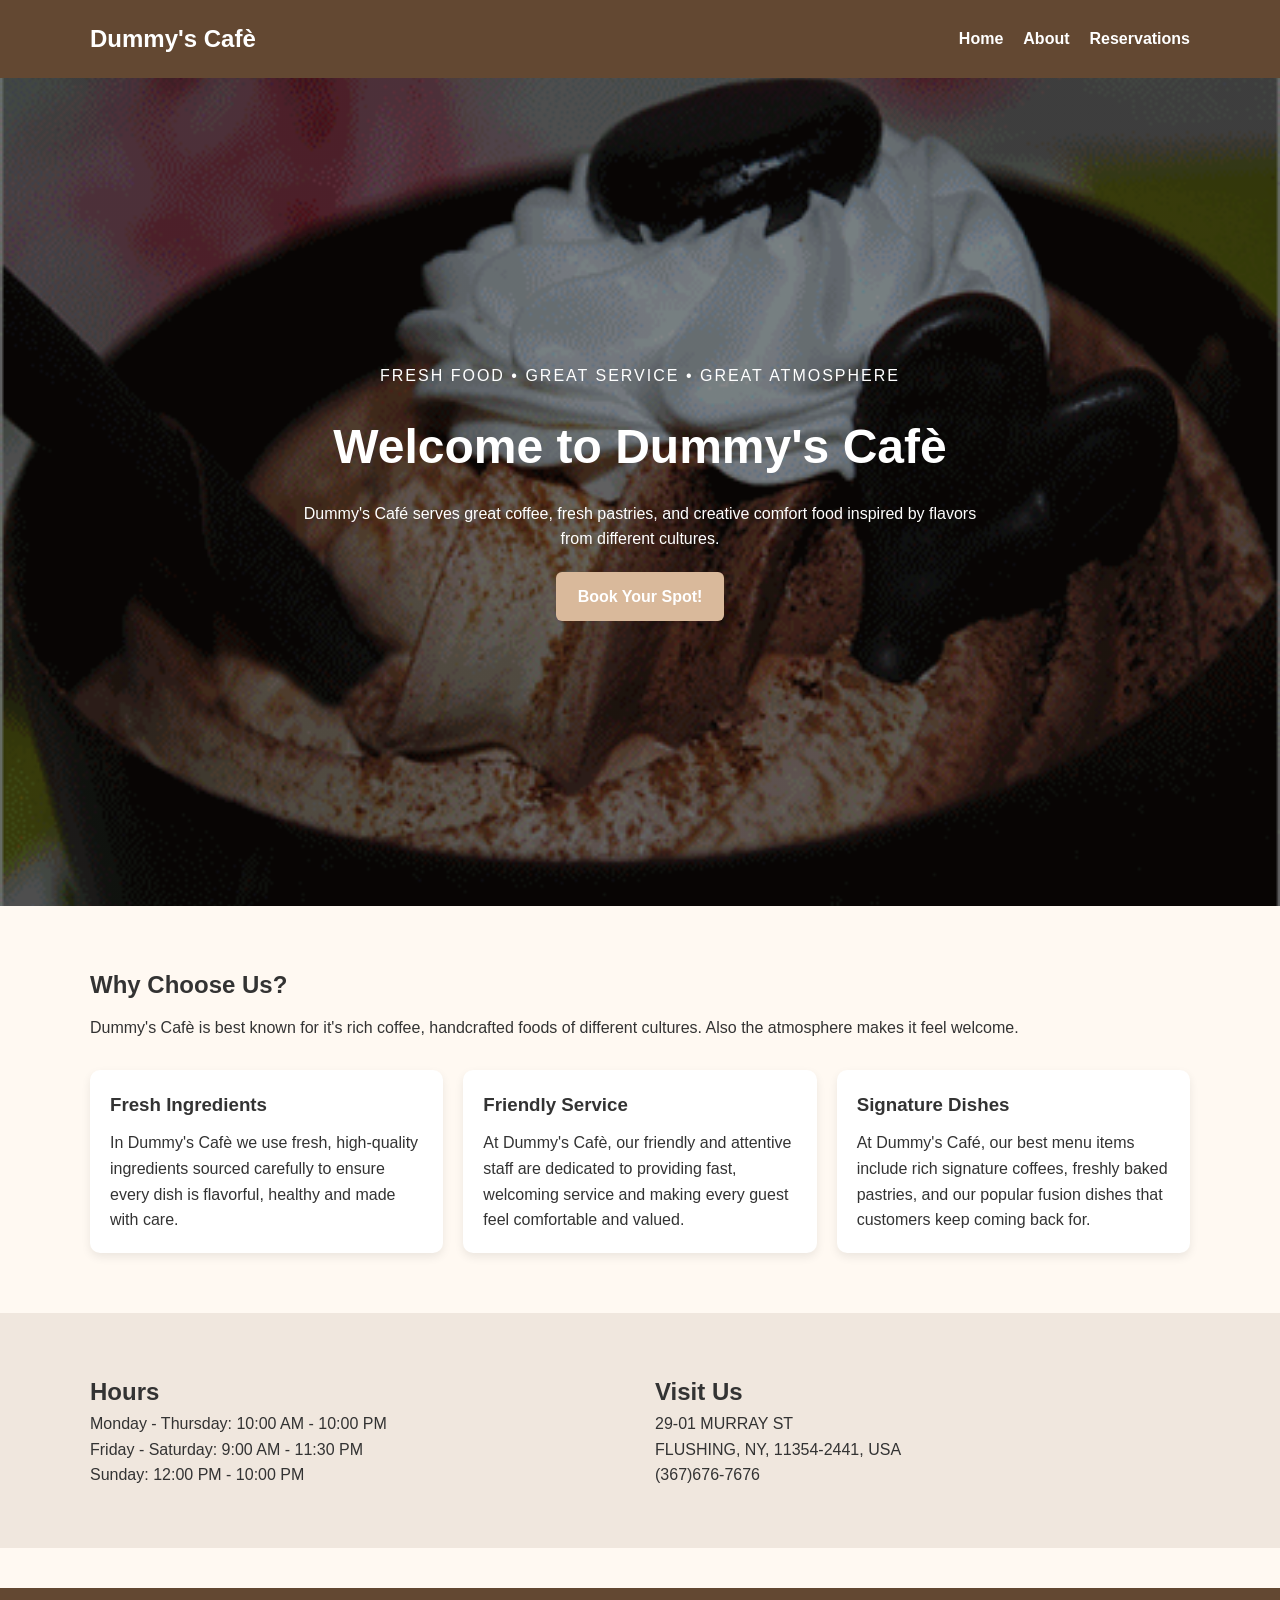
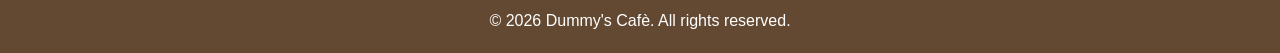
==== index.html @ d12fc9b5 "Add files via upload" ====
<!DOCTYPE html>
<html lang="en">
<head>
 <meta charset="UTF-8">
 <meta name="viewport" content="width=device-width, initial-scale=1.0">
 <title>Restaurant Name | Home</title>


 <!-- CHANGE NEEDED:
      Link your CSS file below.
      W3Schools search: HTML link CSS -->
 <link rel="stylesheet" href="style.css">
</head>
<body>


 <!--
   WHEN THIS PAGE IS WORKING:
   Students should see a dark navigation bar at the top,
   then a large hero image with text and a button in the center,
   then a short welcome section below.
 -->


 <header class="site-header">
   <nav class="navbar">
     <!-- CHANGE NEEDED:
          Replace "Restaurant Name" with your business name -->
     <h1 class="logo">Dummy's Cafè</h1>


     <!-- CHANGE NEEDED:
          Make sure each link goes to the correct page.
          W3Schools search: HTML links -->
     <ul class="nav-links">
       <li><a href="index.html">Home</a></li>
       <li><a href="about.html">About</a></li>
       <li><a href="reservations.html">Reservations</a></li>
     </ul>
   </nav>
 </header>


 <main>


   <!--
     HERO SECTION
     WHEN THIS SECTION IS WORKING:
     A large background image should fill most of the screen.
     There should be text on top of the image and a button below the text.


     CHANGE NEEDED:
     - Update the heading
     - Update the paragraph
     - Add your own hero image in the CSS file
     W3Schools search:
     - CSS background image
     - CSS background size
   -->
   <section class="hero">
     <div class="hero-text">
       <p class="tagline">Fresh Food • Great Service • Great Atmosphere</p>
       <h2>Welcome to Dummy's Cafè</h2>
       <p>Dummy's Café serves great coffee, fresh pastries, and creative comfort food inspired by flavors from different cultures.</p>


       


       <!-- CHANGE NEEDED:
            This button should take users to the reservations page -->
       <a href="reservations.html" class="btn">Book Your Spot!</a>
     </div>
   </section>


   <!--
     INTRO SECTION
     WHEN THIS SECTION IS WORKING:
     There should be a clean section under the hero with a heading,
     a short paragraph, and 3 simple boxes describing the restaurant.
   -->
   <section class="content-section">
     <div class="container">
       <h2>Why Choose Us?</h2>
       <p class="section-intro">
        Dummy's Cafè is best known for it's rich coffee, handcrafted foods of different cultures. Also the atmosphere makes it feel welcome.
       </p>


       <!-- CHANGE NEEDED:
            Replace these 3 boxes with your own ideas.
            W3Schools search:
            - CSS flexbox
            - CSS box shadow -->
       <div class="card-row">
         <div class="info-card">
           <h3>Fresh Ingredients</h3>
           <p>In Dummy's Cafè we use fresh, high-quality ingredients sourced carefully to ensure every dish is flavorful, healthy and made with care.</p>
         </div>


         <div class="info-card">
           <h3>Friendly Service</h3>
           <p>At Dummy's Cafè, our friendly and attentive staff are dedicated to providing fast, welcoming service and making every guest feel comfortable and valued.</p>
         </div>


         <div class="info-card">
           <h3>Signature Dishes</h3>
           <p>At Dummy's Café, our best menu items include rich signature coffees, freshly baked pastries, and our popular fusion dishes that customers keep coming back for.
</p>
         </div>
       </div>
     </div>
   </section>


   <!--
     HOURS SECTION
     WHEN THIS SECTION IS WORKING:
     Users should see business hours and location information in a clean layout.
   -->
   <section class="content-section alt-section">
     <div class="container two-column">
       <div>
         <h2>Hours</h2>
         <!-- CHANGE NEEDED:
              Update these hours if needed -->
         <p>Monday - Thursday: 10:00 AM - 10:00 PM</p>
         <p>Friday - Saturday: 9:00 AM - 11:30 PM</p>
         <p>Sunday: 12:00 PM - 10:00 PM</p>
       </div>


       <div>
         <h2>Visit Us</h2>
         <!-- CHANGE NEEDED:
              Replace with your address and phone number -->
         <p>29-01 MURRAY ST </p>
         <p>FLUSHING, NY, 11354-2441, USA</p>
         <p>(367)676-7676 </p>
       </div>
     </div>
   </section>


 </main>


 <footer class="site-footer">
   <!-- CHANGE NEEDED:
        Replace with your restaurant name -->
   <p>&copy; 2026 Dummy's Cafè. All rights reserved.</p>
 </footer>


</body>
</html>
---- style.css ----
/* =====================================================
  BASIC RESET
  WHEN THIS IS WORKING:
  All pages should have cleaner spacing and sizing.


  W3Schools search:
  - CSS box-sizing
  - CSS margin
  - CSS padding
===================================================== */
* {
 margin: 0;
 padding: 0;
 box-sizing: border-box;
}


/* =====================================================
  CHANGE NEEDED:
  Students should change these colors to match their brand.


  WHEN THIS IS WORKING:
  The whole site should have a consistent restaurant theme.


  W3Schools search:
  - CSS colors
  - CSS hex colors
===================================================== */
:root {
 --dark: #634832;
 --light: #fff9f2;
 --accent:  #d9b99b;
 --accent-hover:  #d9b99b;
 --text: #333333;
 --white: #ffffff;
 --soft: #f0e7de;
}


/* =====================================================
  BODY STYLES
  WHEN THIS IS WORKING:
  Text should be easy to read and the page should have
  a soft background color.
===================================================== */
body {
 font-family: Arial, Helvetica, sans-serif;
 background-color: var(--light);
 color: var(--text);
 line-height: 1.6;
}


/* =====================================================
  CONTAINER
  WHEN THIS IS WORKING:
  Content should not stretch too wide across the screen.
===================================================== */
.container {
 width: 90%;
 max-width: 1100px;
 margin: 0 auto;
}


/* =====================================================
  HEADER + NAVIGATION
  WHEN THIS IS WORKING:
  A dark navigation bar should appear at the top.
  The logo should be on one side and the links on the other.


  W3Schools search:
  - CSS flexbox
  - CSS justify-content
  - CSS align-items
===================================================== */
.site-header {
 background-color: var(--dark);
 color: var(--white);
}


.navbar {
 width: 90%;
 max-width: 1100px;
 margin: 0 auto;
 padding: 20px 0;


 display: flex;
 justify-content: space-between;
 align-items: center;
 gap: 20px;
}


.logo {
 font-size: 1.5rem;
}


.nav-links {
 list-style: none;
 display: flex;
 gap: 20px;
}


.nav-links a {
 color: var(--white);
 text-decoration: none;
 font-weight: bold;
}


/* CHANGE NEEDED:
  Students can change hover color if they want.
  WHEN THIS IS WORKING:
  Link color should change when the mouse moves over it.


  W3Schools search:
  - CSS hover
*/
.nav-links a:hover {
 color: var(--accent);
}


/* =====================================================
  HERO SECTION
  CHANGE NEEDED:
  Replace the hero image file path below with the correct image name.
  Make sure the image is saved inside the images folder.


  WHEN THIS IS WORKING:
  The home page should show a large background image with text
  centered on top of it.


  W3Schools search:
  - CSS background image
  - CSS background size
  - CSS background position
===================================================== */
.hero {
 min-height: 92vh;
 background-image:
   linear-gradient(rgba(0, 0, 0, 0.45), rgba(0, 0, 0, 0.45)),
   url(giphy.gif);
 background-size: cover;
 background-position: center;
 background-repeat: no-repeat;


 display: flex;
 justify-content: center;
 align-items: center;
 text-align: center;
 padding: 40px;
}


.hero-text {
 max-width: 700px;
 color: var(--white);
}


.tagline {
 font-size: 1rem;
 letter-spacing: 2px;
 text-transform: uppercase;
 margin-bottom: 15px;
}


.hero-text h2 {
 font-size: 3rem;
 margin-bottom: 15px;
}


.hero-text p {
 margin-bottom: 20px;
}


/* =====================================================
  BUTTON
  WHEN THIS IS WORKING:
  Buttons should have color, padding, and rounded corners.
===================================================== */
.btn {
 display: inline-block;
 background-color: var(--accent);
 color: var(--white);
 text-decoration: none;
 padding: 12px 22px;
 border-radius: 6px;
 font-weight: bold;
}


.btn:hover {
 background-color: var(--accent-hover);
}


/* =====================================================
  PAGE BANNER
  WHEN THIS IS WORKING:
  About and Reservations pages should have a simple heading section.
===================================================== */
.page-banner {
 background-color: var(--soft);
 text-align: center;
 padding: 50px 20px;
}


.page-banner h2 {
 font-size: 2rem;
 margin-bottom: 10px;
}


/* =====================================================
  CONTENT SECTIONS
  WHEN THIS IS WORKING:
  Each page section should have enough spacing above and below it.
===================================================== */
.content-section {
 padding: 60px 0;
}


.alt-section {
 background-color: var(--soft);
}


.section-intro {
 margin-top: 10px;
 margin-bottom: 30px;
}


/* =====================================================
  FLEX LAYOUTS
  WHEN THIS IS WORKING:
  Items should line up next to each other on larger screens.


  W3Schools search:
  - CSS flexbox
  - CSS gap
===================================================== */
.card-row {
 display: flex;
 gap: 20px;
 flex-wrap: wrap;
}


.two-column {
 display: flex;
 gap: 30px;
 flex-wrap: wrap;
 align-items: center;
}


.two-column > div {
 flex: 1 1 300px;
}


/* =====================================================
  INFO CARDS
  WHEN THIS IS WORKING:
  The three boxes on the home page should have a white background,
  padding, and a slight shadow.


  W3Schools search:
  - CSS box shadow
  - CSS border radius
===================================================== */
.info-card,
.team-card {
 background-color: var(--white);
 padding: 20px;
 border-radius: 10px;
 flex: 1 1 250px;
 box-shadow: 0 4px 10px rgba(0, 0, 0, 0.08);
}


.info-card h3,
.team-card h3 {
 margin-bottom: 10px;
}


.role {
 color: var(--accent);
 font-weight: bold;
 margin-bottom: 10px;
}


/* =====================================================
  ABOUT PAGE IMAGES
  CHANGE NEEDED:
  Make sure image file names match the files in the images folder.


  WHEN THIS IS WORKING:
  Images should fit nicely and not look stretched.
===================================================== */
.about-image {
 width: 100%;
 display: block;
 border-radius: 10px;
}


.team-image {
 width: 100%;
 height: 250px;
 object-fit: cover;
 border-radius: 10px;
 margin-bottom: 15px;
}


/* =====================================================
  FORM STYLES
  WHEN THIS IS WORKING:
  The reservation form should be centered and easy to read.


  W3Schools search:
  - CSS forms
  - CSS input
===================================================== */
.form-container {
 max-width: 800px;
}


.reservation-form {
 background-color: var(--white);
 padding: 30px;
 border-radius: 10px;
 box-shadow: 0 4px 10px rgba(0, 0, 0, 0.08);
}


.form-group {
 margin-bottom: 20px;
}


.form-row {
 display: flex;
 gap: 20px;
 flex-wrap: wrap;
}


.form-row .form-group {
 flex: 1 1 250px;
}


label {
 display: block;
 margin-bottom: 8px;
 font-weight: bold;
}


input,
select,
textarea {
 width: 100%;
 padding: 12px;
 border: 1px solid #cccccc;
 border-radius: 6px;
 font-size: 1rem;
}


/* CHANGE NEEDED:
  Students can research how :focus works.
  WHEN THIS IS WORKING:
  Inputs should show a colored outline when clicked.


  W3Schools search:
  - CSS focus
*/
input:focus,
select:focus,
textarea:focus {
 outline: 2px solid var(--accent);
 border-color: var(--accent);
}


/* =====================================================
  FOOTER
  WHEN THIS IS WORKING:
  A dark footer should appear at the bottom of each page.
===================================================== */
.site-footer {
 background-color: var(--dark);
 color: var(--white);
 text-align: center;
 padding: 20px;
 margin-top: 40px;
}


/* =====================================================
  RESPONSIVE DESIGN
  WHEN THIS IS WORKING:
  On smaller screens, the nav links and columns should stack.


  W3Schools search:
  - CSS media queries
===================================================== */
@media (max-width: 768px) {
 .navbar {
   flex-direction: column;
 }


 .nav-links {
   flex-direction: column;
   align-items: center;
 }


 .hero-text h2 {
   font-size: 2.2rem;
 }


 .two-column {
   flex-direction: column;
 }
}


/* =====================================================
  OPTIONAL COOL SNIPPETS
  These are NOT required.
  Students can plug them in if they finish early.
===================================================== */


/* OPTIONAL 1: Make cards lift slightly on hover
  W3Schools search:
  - CSS transform
  - CSS transition


.info-card,
.team-card {
 transition: transform 0.3s ease;
}


.info-card:hover,
.team-card:hover {
 transform: translateY(-8px);
}
*/


/* OPTIONAL 2: Make button grow slightly on hover


.btn {
 transition: transform 0.3s ease, background-color 0.3s ease;
}


.btn:hover {
 transform: scale(1.05);
}
*/


/* OPTIONAL 3: Add underline animation to nav links


.nav-links a {
 position: relative;
}


.nav-links a::after {
 content: "";
 position: absolute;
 left: 0;
 bottom: -4px;
 width: 0;
 height: 2px;
 background-color: var(--accent);
 transition: width 0.3s ease;
}


.nav-links a:hover::after {
 width: 100%;
}
*/
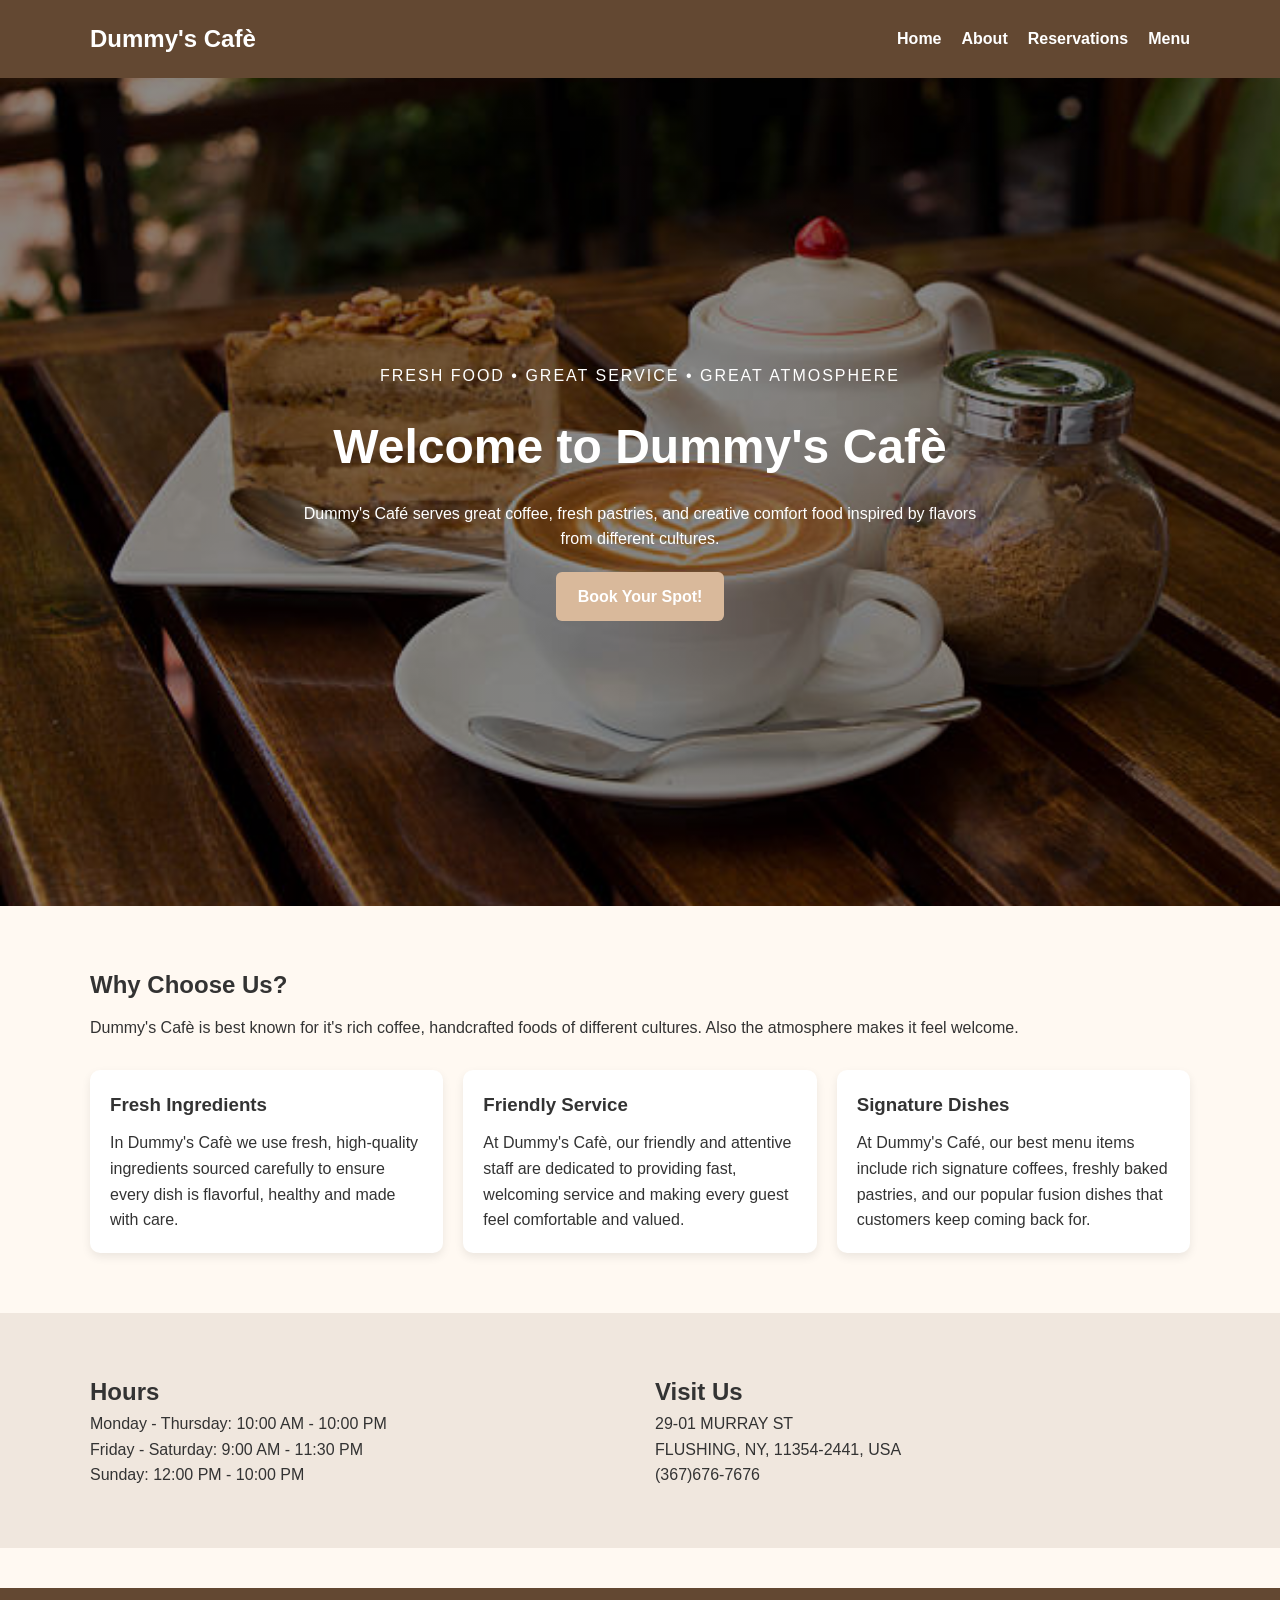
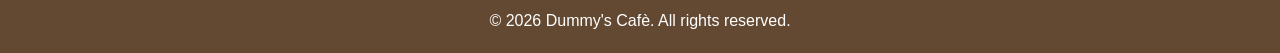
==== commit 3dcd2c19: "Restaurant Project Still Working!!!" ====
--- a/index.html
+++ b/index.html
@@ -1,160 +1,197 @@
 <!DOCTYPE html>
 <html lang="en">
 <head>
- <meta charset="UTF-8">
- <meta name="viewport" content="width=device-width, initial-scale=1.0">
- <title>Restaurant Name | Home</title>
+<meta charset="UTF-8">
+<meta name="viewport" content="width=device-width, initial-scale=1.0">
+<title>Restaurant Name | Home</title>
 
 
- <!-- CHANGE NEEDED:
-      Link your CSS file below.
-      W3Schools search: HTML link CSS -->
- <link rel="stylesheet" href="style.css">
+
+
+<!-- CHANGE NEEDED:
+     Link your CSS file below.
+     W3Schools search: HTML link CSS -->
+<link rel="stylesheet" href="style.css">
 </head>
 <body>
 
 
- <!--
-   WHEN THIS PAGE IS WORKING:
-   Students should see a dark navigation bar at the top,
-   then a large hero image with text and a button in the center,
-   then a short welcome section below.
- -->
 
 
- <header class="site-header">
-   <nav class="navbar">
-     <!-- CHANGE NEEDED:
-          Replace "Restaurant Name" with your business name -->
-     <h1 class="logo">Dummy's Cafè</h1>
+<!--
+  WHEN THIS PAGE IS WORKING:
+  Students should see a dark navigation bar at the top,
+  then a large hero image with text and a button in the center,
+  then a short welcome section below.
+-->
 
 
-     <!-- CHANGE NEEDED:
-          Make sure each link goes to the correct page.
-          W3Schools search: HTML links -->
-     <ul class="nav-links">
-       <li><a href="index.html">Home</a></li>
-       <li><a href="about.html">About</a></li>
-       <li><a href="reservations.html">Reservations</a></li>
-     </ul>
-   </nav>
- </header>
 
 
- <main>
+<header class="site-header">
+  <nav class="navbar">
+    <!-- CHANGE NEEDED:
+         Replace "Restaurant Name" with your business name -->
+    <h1 class="logo">Dummy's Cafè</h1>
 
 
-   <!--
-     HERO SECTION
-     WHEN THIS SECTION IS WORKING:
-     A large background image should fill most of the screen.
-     There should be text on top of the image and a button below the text.
 
 
-     CHANGE NEEDED:
-     - Update the heading
-     - Update the paragraph
-     - Add your own hero image in the CSS file
-     W3Schools search:
-     - CSS background image
-     - CSS background size
-   -->
-   <section class="hero">
-     <div class="hero-text">
-       <p class="tagline">Fresh Food • Great Service • Great Atmosphere</p>
-       <h2>Welcome to Dummy's Cafè</h2>
-       <p>Dummy's Café serves great coffee, fresh pastries, and creative comfort food inspired by flavors from different cultures.</p>
+    <!-- CHANGE NEEDED:
+         Make sure each link goes to the correct page.
+         W3Schools search: HTML links -->
+    <ul class="nav-links">
+      <li><a href="index.html">Home</a></li>
+      <li><a href="about.html">About</a></li>
+      <li><a href="reservations.html">Reservations</a></li>
+       <li><a href="menu.html">Menu</a></li>
+    </ul>
+  </nav>
+</header>
 
 
-       
 
 
-       <!-- CHANGE NEEDED:
-            This button should take users to the reservations page -->
-       <a href="reservations.html" class="btn">Book Your Spot!</a>
-     </div>
-   </section>
+<main>
 
 
-   <!--
-     INTRO SECTION
-     WHEN THIS SECTION IS WORKING:
-     There should be a clean section under the hero with a heading,
-     a short paragraph, and 3 simple boxes describing the restaurant.
-   -->
-   <section class="content-section">
-     <div class="container">
-       <h2>Why Choose Us?</h2>
-       <p class="section-intro">
-        Dummy's Cafè is best known for it's rich coffee, handcrafted foods of different cultures. Also the atmosphere makes it feel welcome.
-       </p>
 
 
-       <!-- CHANGE NEEDED:
-            Replace these 3 boxes with your own ideas.
-            W3Schools search:
-            - CSS flexbox
-            - CSS box shadow -->
-       <div class="card-row">
-         <div class="info-card">
-           <h3>Fresh Ingredients</h3>
-           <p>In Dummy's Cafè we use fresh, high-quality ingredients sourced carefully to ensure every dish is flavorful, healthy and made with care.</p>
-         </div>
+  <!--
+    HERO SECTION
+    WHEN THIS SECTION IS WORKING:
+    A large background image should fill most of the screen.
+    There should be text on top of the image and a button below the text.
 
 
-         <div class="info-card">
-           <h3>Friendly Service</h3>
-           <p>At Dummy's Cafè, our friendly and attentive staff are dedicated to providing fast, welcoming service and making every guest feel comfortable and valued.</p>
-         </div>
 
 
-         <div class="info-card">
-           <h3>Signature Dishes</h3>
-           <p>At Dummy's Café, our best menu items include rich signature coffees, freshly baked pastries, and our popular fusion dishes that customers keep coming back for.
-</p>
-         </div>
-       </div>
-     </div>
-   </section>
+    CHANGE NEEDED:
+    - Update the heading
+    - Update the paragraph
+    - Add your own hero image in the CSS file
+    W3Schools search:
+    - CSS background image
+    - CSS background size
+  -->
+  <section class="hero">
+    <div class="hero-text">
+      <p class="tagline">Fresh Food • Great Service • Great Atmosphere</p>
+      <h2>Welcome to Dummy's Cafè</h2>
+      <p>Dummy's Café serves great coffee, fresh pastries, and creative comfort food inspired by flavors from different cultures.</p>
 
 
-   <!--
-     HOURS SECTION
-     WHEN THIS SECTION IS WORKING:
-     Users should see business hours and location information in a clean layout.
-   -->
-   <section class="content-section alt-section">
-     <div class="container two-column">
-       <div>
-         <h2>Hours</h2>
-         <!-- CHANGE NEEDED:
-              Update these hours if needed -->
-         <p>Monday - Thursday: 10:00 AM - 10:00 PM</p>
-         <p>Friday - Saturday: 9:00 AM - 11:30 PM</p>
-         <p>Sunday: 12:00 PM - 10:00 PM</p>
-       </div>
 
 
-       <div>
-         <h2>Visit Us</h2>
-         <!-- CHANGE NEEDED:
-              Replace with your address and phone number -->
-         <p>29-01 MURRAY ST </p>
-         <p>FLUSHING, NY, 11354-2441, USA</p>
-         <p>(367)676-7676 </p>
-       </div>
-     </div>
-   </section>
+     
 
 
- </main>
 
 
- <footer class="site-footer">
-   <!-- CHANGE NEEDED:
-        Replace with your restaurant name -->
-   <p>&copy; 2026 Dummy's Cafè. All rights reserved.</p>
- </footer>
+      <!-- CHANGE NEEDED:
+           This button should take users to the reservations page -->
+      <a href="reservations.html" class="btn">Book Your Spot!</a>
+    </div>
+  </section>
+
+
+
+
+  <!--
+    INTRO SECTION
+    WHEN THIS SECTION IS WORKING:
+    There should be a clean section under the hero with a heading,
+    a short paragraph, and 3 simple boxes describing the restaurant.
+  -->
+  <section class="content-section">
+    <div class="container">
+      <h2>Why Choose Us?</h2>
+      <p class="section-intro">
+       Dummy's Cafè is best known for it's rich coffee, handcrafted foods of different cultures. Also the atmosphere makes it feel welcome.
+      </p>
+
+
+
+
+      <!-- CHANGE NEEDED:
+           Replace these 3 boxes with your own ideas.
+           W3Schools search:
+           - CSS flexbox
+           - CSS box shadow -->
+      <div class="card-row">
+        <div class="info-card">
+          <h3>Fresh Ingredients</h3>
+          <p>In Dummy's Cafè we use fresh, high-quality ingredients sourced carefully to ensure every dish is flavorful, healthy and made with care.</p>
+        </div>
+
+
+
+
+        <div class="info-card">
+          <h3>Friendly Service</h3>
+          <p>At Dummy's Cafè, our friendly and attentive staff are dedicated to providing fast, welcoming service and making every guest feel comfortable and valued.</p>
+        </div>
+
+
+
+
+        <div class="info-card">
+          <h3>Signature Dishes</h3>
+          <p>At Dummy's Café, our best menu items include rich signature coffees, freshly baked pastries, and our popular fusion dishes that customers keep coming back for.
+</p>
+        </div>
+      </div>
+    </div>
+  </section>
+
+
+
+
+  <!--
+    HOURS SECTION
+    WHEN THIS SECTION IS WORKING:
+    Users should see business hours and location information in a clean layout.
+  -->
+  <section class="content-section alt-section">
+    <div class="container two-column">
+      <div>
+        <h2>Hours</h2>
+        <!-- CHANGE NEEDED:
+             Update these hours if needed -->
+        <p>Monday - Thursday: 10:00 AM - 10:00 PM</p>
+        <p>Friday - Saturday: 9:00 AM - 11:30 PM</p>
+        <p>Sunday: 12:00 PM - 10:00 PM</p>
+      </div>
+
+
+
+
+      <div>
+        <h2>Visit Us</h2>
+        <!-- CHANGE NEEDED:
+             Replace with your address and phone number -->
+        <p>29-01 MURRAY ST </p>
+        <p>FLUSHING, NY, 11354-2441, USA</p>
+        <p>(367)676-7676 </p>
+      </div>
+    </div>
+  </section>
+
+
+
+
+</main>
+
+
+
+
+<footer class="site-footer">
+  <!-- CHANGE NEEDED:
+       Replace with your restaurant name -->
+  <p>&copy; 2026 Dummy's Cafè. All rights reserved.</p>
+</footer>
+
+
 
 
 </body>
--- a/style.css
+++ b/style.css
@@ -1,527 +1,694 @@
 /* =====================================================
-  BASIC RESET
-  WHEN THIS IS WORKING:
-  All pages should have cleaner spacing and sizing.
-
-
-  W3Schools search:
-  - CSS box-sizing
-  - CSS margin
-  - CSS padding
+ BASIC RESET
+ WHEN THIS IS WORKING:
+ All pages should have cleaner spacing and sizing.
+
+
+
+
+ W3Schools search:
+ - CSS box-sizing
+ - CSS margin
+ - CSS padding
 ===================================================== */
 * {
- margin: 0;
- padding: 0;
- box-sizing: border-box;
-}
-
-
-/* =====================================================
-  CHANGE NEEDED:
-  Students should change these colors to match their brand.
-
-
-  WHEN THIS IS WORKING:
-  The whole site should have a consistent restaurant theme.
-
-
-  W3Schools search:
-  - CSS colors
-  - CSS hex colors
+margin: 0;
+padding: 0;
+box-sizing: border-box;
+}
+
+
+
+
+/* =====================================================
+ CHANGE NEEDED:
+ Students should change these colors to match their brand.
+
+
+
+
+ WHEN THIS IS WORKING:
+ The whole site should have a consistent restaurant theme.
+
+
+
+
+ W3Schools search:
+ - CSS colors
+ - CSS hex colors
 ===================================================== */
 :root {
- --dark: #634832;
- --light: #fff9f2;
- --accent:  #d9b99b;
- --accent-hover:  #d9b99b;
- --text: #333333;
- --white: #ffffff;
- --soft: #f0e7de;
-}
-
-
-/* =====================================================
-  BODY STYLES
-  WHEN THIS IS WORKING:
-  Text should be easy to read and the page should have
-  a soft background color.
+--dark: #634832;
+--light: #fff9f2;
+--accent:  #d9b99b;
+--accent-hover:  #d9b99b;
+--text: #333333;
+--white: #ffffff;
+--soft: #f0e7de;
+}
+
+
+
+
+/* =====================================================
+ BODY STYLES
+ WHEN THIS IS WORKING:
+ Text should be easy to read and the page should have
+ a soft background color.
 ===================================================== */
 body {
- font-family: Arial, Helvetica, sans-serif;
- background-color: var(--light);
- color: var(--text);
- line-height: 1.6;
-}
-
-
-/* =====================================================
-  CONTAINER
-  WHEN THIS IS WORKING:
-  Content should not stretch too wide across the screen.
+font-family: Arial, Helvetica, sans-serif;
+background-color: var(--light);
+color: var(--text);
+line-height: 1.6;
+}
+
+
+
+
+/* =====================================================
+ CONTAINER
+ WHEN THIS IS WORKING:
+ Content should not stretch too wide across the screen.
 ===================================================== */
 .container {
- width: 90%;
- max-width: 1100px;
- margin: 0 auto;
-}
-
-
-/* =====================================================
-  HEADER + NAVIGATION
-  WHEN THIS IS WORKING:
-  A dark navigation bar should appear at the top.
-  The logo should be on one side and the links on the other.
-
-
-  W3Schools search:
-  - CSS flexbox
-  - CSS justify-content
-  - CSS align-items
+width: 90%;
+max-width: 1100px;
+margin: 0 auto;
+}
+
+
+
+
+/* =====================================================
+ HEADER + NAVIGATION
+ WHEN THIS IS WORKING:
+ A dark navigation bar should appear at the top.
+ The logo should be on one side and the links on the other.
+
+
+
+
+ W3Schools search:
+ - CSS flexbox
+ - CSS justify-content
+ - CSS align-items
 ===================================================== */
 .site-header {
- background-color: var(--dark);
- color: var(--white);
-}
+background-color: var(--dark);
+color: var(--white);
+}
+
+
 
 
 .navbar {
- width: 90%;
- max-width: 1100px;
- margin: 0 auto;
- padding: 20px 0;
-
-
- display: flex;
- justify-content: space-between;
- align-items: center;
- gap: 20px;
-}
+width: 90%;
+max-width: 1100px;
+margin: 0 auto;
+padding: 20px 0;
+
+
+
+
+display: flex;
+justify-content: space-between;
+align-items: center;
+gap: 20px;
+}
+
+
 
 
 .logo {
- font-size: 1.5rem;
-}
+font-size: 1.5rem;
+}
+
+
 
 
 .nav-links {
- list-style: none;
- display: flex;
- gap: 20px;
-}
+list-style: none;
+display: flex;
+gap: 20px;
+}
+
+
 
 
 .nav-links a {
- color: var(--white);
- text-decoration: none;
- font-weight: bold;
-}
+color: var(--white);
+text-decoration: none;
+font-weight: bold;
+}
+
+
 
 
 /* CHANGE NEEDED:
-  Students can change hover color if they want.
-  WHEN THIS IS WORKING:
-  Link color should change when the mouse moves over it.
-
-
-  W3Schools search:
-  - CSS hover
+ Students can change hover color if they want.
+ WHEN THIS IS WORKING:
+ Link color should change when the mouse moves over it.
+
+
+
+
+ W3Schools search:
+ - CSS hover
 */
 .nav-links a:hover {
- color: var(--accent);
-}
-
-
-/* =====================================================
-  HERO SECTION
-  CHANGE NEEDED:
-  Replace the hero image file path below with the correct image name.
-  Make sure the image is saved inside the images folder.
-
-
-  WHEN THIS IS WORKING:
-  The home page should show a large background image with text
-  centered on top of it.
-
-
-  W3Schools search:
-  - CSS background image
-  - CSS background size
-  - CSS background position
+color: var(--accent);
+}
+
+
+
+
+/* =====================================================
+ HERO SECTION
+ CHANGE NEEDED:
+ Replace the hero image file path below with the correct image name.
+ Make sure the image is saved inside the images folder.
+
+
+
+
+ WHEN THIS IS WORKING:
+ The home page should show a large background image with text
+ centered on top of it.
+
+
+
+
+ W3Schools search:
+ - CSS background image
+ - CSS background size
+ - CSS background position
 ===================================================== */
 .hero {
- min-height: 92vh;
- background-image:
-   linear-gradient(rgba(0, 0, 0, 0.45), rgba(0, 0, 0, 0.45)),
-   url(giphy.gif);
- background-size: cover;
- background-position: center;
- background-repeat: no-repeat;
-
-
- display: flex;
- justify-content: center;
- align-items: center;
- text-align: center;
- padding: 40px;
-}
+min-height: 92vh;
+background-image:
+  linear-gradient(rgba(0, 0, 0, 0.45), rgba(0, 0, 0, 0.45)),
+  url(main.jpg);
+background-size: cover;
+background-position: center;
+background-repeat: no-repeat;
+
+
+
+
+display: flex;
+justify-content: center;
+align-items: center;
+text-align: center;
+padding: 40px;
+}
+
+
 
 
 .hero-text {
- max-width: 700px;
- color: var(--white);
-}
+max-width: 700px;
+color: var(--white);
+}
+
+
 
 
 .tagline {
- font-size: 1rem;
- letter-spacing: 2px;
- text-transform: uppercase;
- margin-bottom: 15px;
-}
+font-size: 1rem;
+letter-spacing: 2px;
+text-transform: uppercase;
+margin-bottom: 15px;
+}
+
+
 
 
 .hero-text h2 {
- font-size: 3rem;
- margin-bottom: 15px;
-}
+font-size: 3rem;
+margin-bottom: 15px;
+}
+
+
 
 
 .hero-text p {
- margin-bottom: 20px;
-}
-
-
-/* =====================================================
-  BUTTON
-  WHEN THIS IS WORKING:
-  Buttons should have color, padding, and rounded corners.
+margin-bottom: 20px;
+}
+
+
+
+
+/* =====================================================
+ BUTTON
+ WHEN THIS IS WORKING:
+ Buttons should have color, padding, and rounded corners.
 ===================================================== */
 .btn {
- display: inline-block;
- background-color: var(--accent);
- color: var(--white);
- text-decoration: none;
- padding: 12px 22px;
- border-radius: 6px;
- font-weight: bold;
-}
+display: inline-block;
+background-color: var(--accent);
+color: var(--white);
+text-decoration: none;
+padding: 12px 22px;
+border-radius: 6px;
+font-weight: bold;
+}
+
+
 
 
 .btn:hover {
- background-color: var(--accent-hover);
-}
-
-
-/* =====================================================
-  PAGE BANNER
-  WHEN THIS IS WORKING:
-  About and Reservations pages should have a simple heading section.
+background-color: var(--accent-hover);
+}
+
+
+
+
+/* =====================================================
+ PAGE BANNER
+ WHEN THIS IS WORKING:
+ About and Reservations pages should have a simple heading section.
 ===================================================== */
 .page-banner {
- background-color: var(--soft);
- text-align: center;
- padding: 50px 20px;
-}
+background-color: var(--soft);
+text-align: center;
+padding: 50px 20px;
+}
+
+
 
 
 .page-banner h2 {
- font-size: 2rem;
- margin-bottom: 10px;
-}
-
-
-/* =====================================================
-  CONTENT SECTIONS
-  WHEN THIS IS WORKING:
-  Each page section should have enough spacing above and below it.
+font-size: 2rem;
+margin-bottom: 10px;
+}
+
+
+
+
+/* =====================================================
+ CONTENT SECTIONS
+ WHEN THIS IS WORKING:
+ Each page section should have enough spacing above and below it.
 ===================================================== */
 .content-section {
- padding: 60px 0;
-}
+padding: 60px 0;
+}
+
+
 
 
 .alt-section {
- background-color: var(--soft);
-}
+background-color: var(--soft);
+}
+
+
 
 
 .section-intro {
- margin-top: 10px;
- margin-bottom: 30px;
-}
-
-
-/* =====================================================
-  FLEX LAYOUTS
-  WHEN THIS IS WORKING:
-  Items should line up next to each other on larger screens.
-
-
-  W3Schools search:
-  - CSS flexbox
-  - CSS gap
+margin-top: 10px;
+margin-bottom: 30px;
+}
+
+
+
+
+/* =====================================================
+ FLEX LAYOUTS
+ WHEN THIS IS WORKING:
+ Items should line up next to each other on larger screens.
+
+
+
+
+ W3Schools search:
+ - CSS flexbox
+ - CSS gap
 ===================================================== */
 .card-row {
- display: flex;
- gap: 20px;
- flex-wrap: wrap;
-}
+display: flex;
+gap: 20px;
+flex-wrap: wrap;
+}
+
+
 
 
 .two-column {
- display: flex;
- gap: 30px;
- flex-wrap: wrap;
- align-items: center;
-}
+display: flex;
+gap: 30px;
+flex-wrap: wrap;
+align-items: center;
+}
+
+
 
 
 .two-column > div {
- flex: 1 1 300px;
-}
-
-
-/* =====================================================
-  INFO CARDS
-  WHEN THIS IS WORKING:
-  The three boxes on the home page should have a white background,
-  padding, and a slight shadow.
-
-
-  W3Schools search:
-  - CSS box shadow
-  - CSS border radius
+flex: 1 1 300px;
+}
+
+
+
+
+/* =====================================================
+ INFO CARDS
+ WHEN THIS IS WORKING:
+ The three boxes on the home page should have a white background,
+ padding, and a slight shadow.
+
+
+
+
+ W3Schools search:
+ - CSS box shadow
+ - CSS border radius
 ===================================================== */
 .info-card,
 .team-card {
- background-color: var(--white);
- padding: 20px;
- border-radius: 10px;
- flex: 1 1 250px;
- box-shadow: 0 4px 10px rgba(0, 0, 0, 0.08);
-}
+background-color: var(--white);
+padding: 20px;
+border-radius: 10px;
+flex: 1 1 250px;
+box-shadow: 0 4px 10px rgba(0, 0, 0, 0.08);
+}
+
+
 
 
 .info-card h3,
 .team-card h3 {
- margin-bottom: 10px;
-}
+margin-bottom: 10px;
+}
+
+
 
 
 .role {
- color: var(--accent);
- font-weight: bold;
- margin-bottom: 10px;
-}
-
-
-/* =====================================================
-  ABOUT PAGE IMAGES
-  CHANGE NEEDED:
-  Make sure image file names match the files in the images folder.
-
-
-  WHEN THIS IS WORKING:
-  Images should fit nicely and not look stretched.
+color: var(--accent);
+font-weight: bold;
+margin-bottom: 10px;
+}
+
+
+
+
+/* =====================================================
+ ABOUT PAGE IMAGES
+ CHANGE NEEDED:
+ Make sure image file names match the files in the images folder.
+
+
+
+
+ WHEN THIS IS WORKING:
+ Images should fit nicely and not look stretched.
 ===================================================== */
 .about-image {
- width: 100%;
- display: block;
- border-radius: 10px;
-}
+width: 100%;
+display: block;
+border-radius: 10px;
+}
+
+
 
 
 .team-image {
- width: 100%;
- height: 250px;
- object-fit: cover;
- border-radius: 10px;
- margin-bottom: 15px;
-}
-
-
-/* =====================================================
-  FORM STYLES
-  WHEN THIS IS WORKING:
-  The reservation form should be centered and easy to read.
-
-
-  W3Schools search:
-  - CSS forms
-  - CSS input
+width: 100%;
+height: 250px;
+object-fit: cover;
+border-radius: 10px;
+margin-bottom: 15px;
+}
+
+
+
+
+/* =====================================================
+ FORM STYLES
+ WHEN THIS IS WORKING:
+ The reservation form should be centered and easy to read.
+
+
+
+
+ W3Schools search:
+ - CSS forms
+ - CSS input
 ===================================================== */
 .form-container {
- max-width: 800px;
-}
+max-width: 800px;
+}
+
+
 
 
 .reservation-form {
- background-color: var(--white);
- padding: 30px;
- border-radius: 10px;
- box-shadow: 0 4px 10px rgba(0, 0, 0, 0.08);
-}
+background-color: var(--white);
+padding: 30px;
+border-radius: 10px;
+box-shadow: 0 4px 10px rgba(0, 0, 0, 0.08);
+}
+
+
 
 
 .form-group {
- margin-bottom: 20px;
-}
+margin-bottom: 20px;
+}
+
+
 
 
 .form-row {
- display: flex;
- gap: 20px;
- flex-wrap: wrap;
-}
+display: flex;
+gap: 20px;
+flex-wrap: wrap;
+}
+
+
 
 
 .form-row .form-group {
- flex: 1 1 250px;
-}
+flex: 1 1 250px;
+}
+
+
 
 
 label {
- display: block;
- margin-bottom: 8px;
- font-weight: bold;
-}
+display: block;
+margin-bottom: 8px;
+font-weight: bold;
+}
+
+
 
 
 input,
 select,
 textarea {
- width: 100%;
- padding: 12px;
- border: 1px solid #cccccc;
- border-radius: 6px;
- font-size: 1rem;
-}
+width: 100%;
+padding: 12px;
+border: 1px solid #cccccc;
+border-radius: 6px;
+font-size: 1rem;
+}
+
+
 
 
 /* CHANGE NEEDED:
-  Students can research how :focus works.
-  WHEN THIS IS WORKING:
-  Inputs should show a colored outline when clicked.
-
-
-  W3Schools search:
-  - CSS focus
+ Students can research how :focus works.
+ WHEN THIS IS WORKING:
+ Inputs should show a colored outline when clicked.
+
+
+
+
+ W3Schools search:
+ - CSS focus
 */
 input:focus,
 select:focus,
 textarea:focus {
- outline: 2px solid var(--accent);
- border-color: var(--accent);
-}
-
-
-/* =====================================================
-  FOOTER
-  WHEN THIS IS WORKING:
-  A dark footer should appear at the bottom of each page.
+outline: 2px solid var(--accent);
+border-color: var(--accent);
+}
+
+
+
+
+/* =====================================================
+ FOOTER
+ WHEN THIS IS WORKING:
+ A dark footer should appear at the bottom of each page.
 ===================================================== */
 .site-footer {
- background-color: var(--dark);
- color: var(--white);
- text-align: center;
- padding: 20px;
- margin-top: 40px;
-}
-
-
-/* =====================================================
-  RESPONSIVE DESIGN
-  WHEN THIS IS WORKING:
-  On smaller screens, the nav links and columns should stack.
-
-
-  W3Schools search:
-  - CSS media queries
+background-color: var(--dark);
+color: var(--white);
+text-align: center;
+padding: 20px;
+margin-top: 40px;
+}
+
+
+
+
+/* =====================================================
+ RESPONSIVE DESIGN
+ WHEN THIS IS WORKING:
+ On smaller screens, the nav links and columns should stack.
+
+
+
+
+ W3Schools search:
+ - CSS media queries
 ===================================================== */
 @media (max-width: 768px) {
- .navbar {
-   flex-direction: column;
- }
-
-
- .nav-links {
-   flex-direction: column;
-   align-items: center;
- }
-
-
- .hero-text h2 {
-   font-size: 2.2rem;
- }
-
-
- .two-column {
-   flex-direction: column;
- }
-}
-
-
-/* =====================================================
-  OPTIONAL COOL SNIPPETS
-  These are NOT required.
-  Students can plug them in if they finish early.
-===================================================== */
+.navbar {
+  flex-direction: column;
+}
+
+
+
+
+.nav-links {
+  flex-direction: column;
+  align-items: center;
+}
+
+
+
+
+.hero-text h2 {
+  font-size: 2.2rem;
+}
+
+
+
+
+.two-column {
+  flex-direction: column;
+}
+}
+
+
+
+
+/* =====================================================
+ OPTIONAL COOL SNIPPETS
+ These are NOT required.
+ Students can plug them in if they finish early.
+===================================================== */
+
+
 
 
 /* OPTIONAL 1: Make cards lift slightly on hover
-  W3Schools search:
-  - CSS transform
-  - CSS transition
+ W3Schools search:
+ - CSS transform
+ - CSS transition
+
+
 
 
 .info-card,
 .team-card {
- transition: transform 0.3s ease;
-}
+transition: transform 0.3s ease;
+}
+
+
 
 
 .info-card:hover,
 .team-card:hover {
- transform: translateY(-8px);
+transform: translateY(-8px);
 }
 */
 
 
+
+
 /* OPTIONAL 2: Make button grow slightly on hover
 
 
+
+
 .btn {
- transition: transform 0.3s ease, background-color 0.3s ease;
-}
+transition: transform 0.3s ease, background-color 0.3s ease;
+}
+
+
 
 
 .btn:hover {
- transform: scale(1.05);
+transform: scale(1.05);
 }
 */
 
 
+
+
 /* OPTIONAL 3: Add underline animation to nav links
 
 
+
+
 .nav-links a {
- position: relative;
-}
+position: relative;
+}
+
+
 
 
 .nav-links a::after {
- content: "";
- position: absolute;
- left: 0;
- bottom: -4px;
- width: 0;
- height: 2px;
- background-color: var(--accent);
- transition: width 0.3s ease;
-}
+content: "";
+position: absolute;
+left: 0;
+bottom: -4px;
+width: 0;
+height: 2px;
+background-color: var(--accent);
+transition: width 0.3s ease;
+}
+
+
 
 
 .nav-links a:hover::after {
- width: 100%;
+width: 100%;
 }
 */
+
+
+.menu1{
+ display: flex;
+ justify-content: center;
+ align-items: center;
+}
+
+
+.container-grid {
+ display: grid;
+ grid-template-columns: auto auto;
+ background-color: #634832 ;
+ padding: 10px;
+ gap: 30px;
+}
+.container-grid div {
+ background-color: #f1f1f1;
+ border: 1px solid black;
+ padding: 10px;
+ font-size: 30px;
+ text-align: center;
+}
+.dan{
+  height: 300px;
+  width:300px;
+}
+.croi{
+  height:300px;
+  width: 300px;
+}
